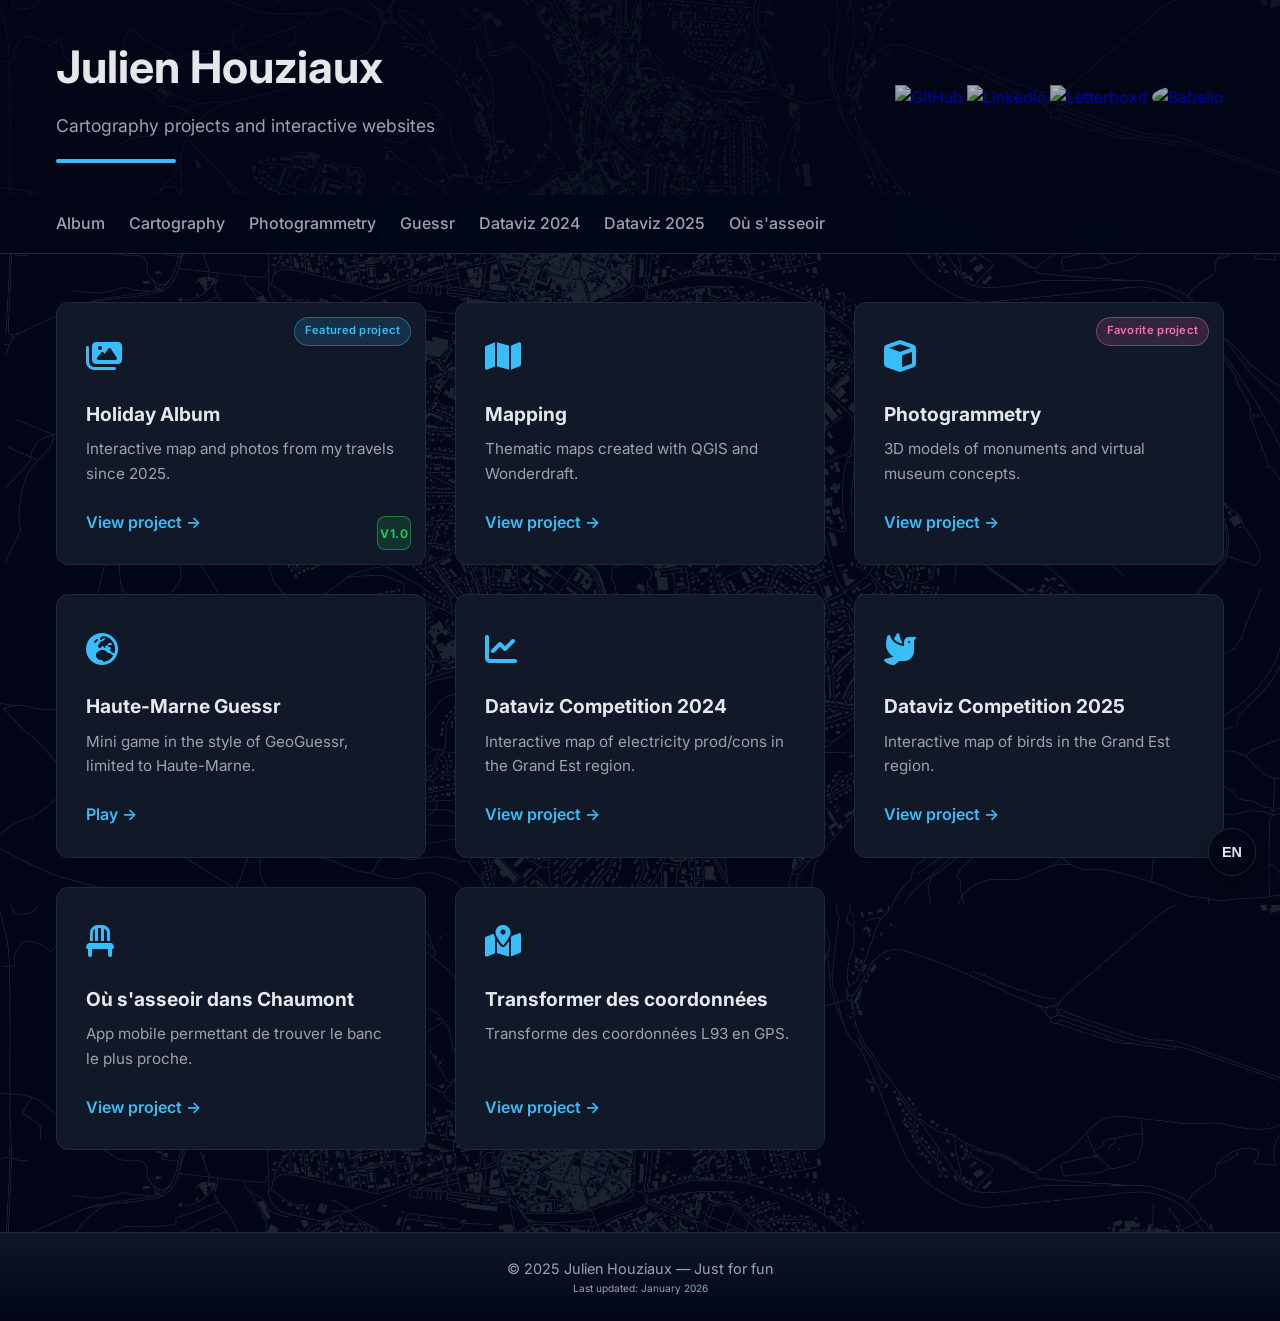
==== index.html @ 5f04bd93 "Update index.html" ====
<!DOCTYPE html>
<html lang="fr">
<head>
    <meta charset="UTF-8">
    <meta name="viewport" content="width=device-width, initial-scale=1.0">
    <title data-i18n="tab_title"></title>

    <!-- Font -->
    <link href="https://fonts.googleapis.com/css2?family=Inter:wght@300;400;500;600;700&display=swap" rel="stylesheet">
    <link rel="stylesheet" href="https://cdnjs.cloudflare.com/ajax/libs/font-awesome/6.4.0/css/all.min.css">
    <link rel="stylesheet" href="style.css">
	<link rel="preload" href="fond_chaumont.webp" as="image" type="image/webp">


</head>
<body>
	<div class="top-layer">
		<header class="header">
			<div class="header-title">
				<h1 data-i18n="name">Julien Houziaux</h1>
				<p data-i18n="subtitle">Projets de cartographie et sites webs interactifs</p>
				<div class="header-accent"></div>
			</div>

			<div class="header-links">

			  <!-- GitHub -->
			  <a class="link" href="https://github.com/JulienH77" target="_blank">
				<img src="https://cdn.iconscout.com/icon/free/png-256/free-github-icon-svg-download-png-3073768.png?f=webp" alt="GitHub">
			  </a>

			  <!-- LinkedIn -->
			  <a class="link" href="https://www.linkedin.com/in/julien-houziaux-385090195/" target="_blank">
				<img src="https://cdn.worldvectorlogo.com/logos/linkedin-icon.svg" alt="LinkedIn">
			  </a>

			  <!-- Letterboxd -->
			  <a class="link" href="https://letterboxd.com/oShaRKio/" target="_blank">
				<img src="https://a.ltrbxd.com/logos/letterboxd-mac-icon.png" alt="Letterboxd">
			  </a>
			  
			  <!-- Babelio -->
			  <a class="link" href="https://www.babelio.com/monprofil.php?id_user=671469" target="_blank">
				<img style="border-radius:50%;" src="https://media.licdn.com/dms/image/v2/C560BAQH_vP_UkY7CJQ/company-logo_200_200/company-logo_200_200/0/1630642756179/babelio_logo?e=2147483647&v=beta&t=jm1mwTcjYvoDvKeBJHm3fxh5PwOFXbjAjNyXJfD0SNA" alt="Babelio">
			  </a>
			  
			  <!-- Myanimelist -->
			  <!--<a class="link" href="https://myanimelist.net/profile/oShaRkio" target="_blank">
				<img src="https://www.svgviewer.dev/static-svgs/34567/myanimelist.svg" alt="MyAnimeList">
			  </a>-->
			  </div>


		</header>

		<nav>
			<ul>
				<li><a data-i18n="nav_album"  href="https://julienh77.github.io/album_vacances/">Album</a></li>
				<!--<li><a data-i18n="nav_trip"  href="https://julienh77.github.io/trajets_voyage/">Trajets</a></li>-->
				<li><a data-i18n="nav_cartography" href="https://julienh77.github.io/cartographie/">Cartographie</a></li>
				<li><a data-i18n="nav_photogrammetry" href="https://julienh77.github.io/photogrammetrie/">Photogrammétrie</a></li>
				<li><a data-i18n="nav_guessr" href="https://sites.google.com/view/hautemarneguessr/">Guessr</a></li>
				<li><a data-i18n="nav_dataviz2024" href="https://sites.google.com/view/dataviz24/concours">Dataviz 2024</a></li>
				<li><a data-i18n="nav_dataviz2025" href="https://julienh77.github.io/Concours_dataviz_2025/">Dataviz 2025</a></li>
				<li><a data-i18n="nav_chaumont_bancs" href="https://julienh77.github.io/ou_s_asseoir/">Où s'asseoir</a></li>
			</ul>
		</nav>
	</div>
    <main class="container">
        <section class="grid">
    
            <div class="project-card" id="album">
				<span data-i18n="badge_phare" class="badge badge-featured">Projet phare</span>
				<a href="https://julienh77.github.io/album_vacances/" class="badge badge-v2" title="Version actuelle 1.0">V1.0</a>
                <div class="project-icon"><i class="fas fa-images"></i></div>
                <h3 data-i18n="project_album_title">Album Vacances</h3>
                <p data-i18n="album_desc">Carte interactive et photos de mes voyages à partir de 2025.</p>
                <a data-i18n="see_project" class="project-link" href="https://julienh77.github.io/album_vacances/">Voir le projet →</a>
            </div>
    
            <!--<div class="project-card" id="trajets">
                <div class="project-icon"><i class="fas fa-route"></i></div>
                <h3 data-i18n="project_trip_title">Trajets Vacances</h3>
                <p data-i18n="trip_desc">Visualisation animée de mes trajets et moyens de transport.</p>
			    <a data-i18n="see_project" class="project-link" href="https://julienh77.github.io/trajets_voyage/">Voir le projet →</a>
            </div>-->
    
            <div class="project-card" id="carto">
                <div class="project-icon"><i class="fas fa-map"></i></div>
                <h3 data-i18n="project_cartography_title">Cartographie</h3>
                <p data-i18n="cartography_desc">Cartes thématiques réalisées avec QGIS et Wonderdraft.</p>
                <a data-i18n="see_project" class="project-link" href="https://julienh77.github.io/cartographie/">Voir le projet →</a>
            </div>
    
            <div class="project-card" id="photo">
				<span data-i18n="badge_heart" class="badge badge-heart">Projet de cœur</span>
                <div class="project-icon"><i class="fas fa-cube"></i></div>
                <h3 data-i18n="project_photogra_title">Photogrammétrie</h3>
                <p data-i18n="photogra_desc">Modèles 3D de monuments et idées de musée virtuel.</p>
                <a data-i18n="see_project" class="project-link" href="https://julienh77.github.io/photogrammetrie/">Voir le projet →</a>
            </div>
    
            <div class="project-card" id="guessr">
                <div class="project-icon"><i class="fas fa-globe-europe"></i></div>
                <h3 data-i18n="project_guessr_title">Haute-Marne Guessr</h3>
                <p data-i18n="guessr_desc">Mini jeu façon GeoGuessr limité à la Haute-Marne.</p>
                <a data-i18n="play" class="project-link" href="https://sites.google.com/view/hautemarneguessr/">Jouer →</a>
            </div>
    
            <div class="project-card" id="data2024">
                <div class="project-icon"><i class="fas fa-chart-line"></i></div>
                <h3 data-i18n="project_dataviz24_title">Concours Dataviz 2024</h3>
                <p data-i18n="dataviz24_desc">Carte interactive prod/cons d’électricité du Grand Est.</p>
                <a data-i18n="see_project" class="project-link" href="https://sites.google.com/view/dataviz24/concours">Voir le projet →</a>
            </div>
    
            <div class="project-card" id="data2025">
                <div class="project-icon"><i class="fas fa-dove"></i></div>
                <h3 data-i18n="project_dataviz25_title">Concours Dataviz 2025</h3>
                <p data-i18n="dataviz25_desc">Carte interactive sur la faune du Grand Est.</p>
                <a data-i18n="see_project" class="project-link" href="https://julienh77.github.io/Concours_dataviz_2025/">Voir le projet →</a>
            </div>
    
            <div class="project-card" id="bancs">
                <div class="project-icon"><i class="fa-sharp fa-solid fa-chair"></i></div>
                <h3 data-i18n="project_bench_title">Où s'asseoir dans Chaumont</h3>
                <p data-i18n="project_bench_desc">App mobile permettant de trouver le banc le plus proche.</p>
                <a data-i18n="see_project" class="project-link" href="https://julienh77.github.io/ou_s_asseoir/">Voir le projet →</a>
            </div>
    
            <div class="project-card" id="coords">
                <div class="project-icon"><i class="fa-solid fa-map-location-dot"></i></div>
                <h3 data-i18n="project_coords_title">Transformer des coordonnées</h3>
                <p data-i18n="project_coords_desc">Transforme des coordonnées L93 en GPS.</p>
                <a data-i18n="see_project" class="project-link" href="https://julienh77.github.io/lamb2gps/">Voir le projet →</a>
            </div>
		
		</section>
    </main>

		<div class="lang-switch">
			<button id="lang-btn"></button>
			<ul id="lang-list">
				<li data-lang="fr" title="French">Français</li>
				<li data-lang="en" title="English">English</li>
				<li data-lang="zh" title="Traditional Chinese">中文</li>
				<li data-lang="cn" title="Simplified Chinese">汉语/中文</li>
				<li data-lang="ar" title="Arabic">العربية</li>
				<li data-lang="hi" title="Hindi">हिन्दी</li>
				<li data-lang="es" title="Spanish">Español</li>
				<li data-lang="ja" title="Japanese">日本語</li>
				<li data-lang="de" title="German">Deutsch</li>
				<li data-lang="id" title="Indonesian">Bahasa Indonesia</li>
				<li data-lang="it" title="Italian">Italiano</li>
				<li data-lang="hu" title="Hungarian">magyar</li>
				<li data-lang="ru" title="Russian">русский</li>
				<li data-lang="ko" title="Korean">한국어</li>
				<li data-lang="fil" title="Filipino">Filipino</li>
				<li data-lang="mg" title="Malagasy">Malagasy</li>
			</ul>
		</div>
	
    <footer>
        <p data-i18n="footer" >© 2025 Julien Houziaux — Seulement par pur amusement</p>
		<p data-i18n="footer_update" style="font-size:0.7em">Dernière mise à jour : Mars 2026</p>
    </footer>
	
<!-- Button_for_language TOUJOURS au dessus des traductions -->
	<script src="langues/Button_for_language.js"></script>
	<script src="langues/index_HUB.js"></script>

</body>
</html>
---- style.css ----
html, body {
    height: 100%;
}

/* ---    VARIABLES --- */
:root {
    --bg: #0f172a;
    --bg-light: #111827;
    --border: #1f2937;
    --text: #e5e7eb;
    --muted: #9ca3af;
    --accent: #38bdf8;
    --accent-hover: #0ea5e9;
    --radius: 12px;
    --transition: 0.25s ease;
}
* {
    margin: 0;
    padding: 0;
    box-sizing: border-box;
}

/* --- GLOBAL --- */
body {
    display: flex;
    flex-direction: column;
    font-family: 'Inter', sans-serif;
    color: var(--text);
    line-height: 1.6;
    background: linear-gradient(180deg, var(--bg), #020617);
	background-image: url('fond_chaumont.webp');
	background-size: cover;
    min-height: 100vh;
}
main.container {
    flex: 1;
}


/* --- HEADER --- */
.header {
    max-width: 1200px;
    margin: auto;
    padding: 2rem 1rem 2rem;
    display: flex;
    justify-content: space-between;
    align-items: center;
}
.header-title {
    max-width: 600px;
}
a{
	text-decoration: none;
}
header h1 {
    font-size: 2.8rem;
    font-weight: 700;
    margin-bottom: 0.5rem;
    opacity: 0;
    transform: translateY(20px);
    animation: titleIn 0.8s ease-out forwards;
}
header p {
    color: var(--muted);
    font-size: 1.1rem;
    opacity: 0;
    transform: translateY(15px);
    animation: subtitleIn 0.8s ease-out forwards 0.3s;
}
.header-accent {
    width: 0;
    height: 4px;
    background: var(--accent);
    border-radius: 2px;
    margin-top: 1.2rem;
    animation: lineIn 0.6s ease-out forwards 0.6s;
}
/* Liens header */
.link img {
    width: 40px;
    height: 40px;
    opacity: 0.7;
    transition: var(--transition);
}
.link:hover img {
    opacity: 1;
    transform: scale(1.15);
}
.top-layer {
    background: rgba(2, 6, 23, 0.5);
	backdrop-filter: none;
}

/* --- NAVIGATION --- */
nav {
    position: sticky;
    top: 0;
    z-index: 100;
    background: rgba(2, 6, 23, 0.85);
    backdrop-filter: blur(10px);
    border-bottom: 1px solid var(--border);
}
nav ul {
    max-width: 1200px;
    margin: auto;
    display: flex;
    gap: 1.5rem;
    padding: 1rem;
    list-style: none;
    overflow-x: auto;
}
nav a {
    text-decoration: none;
    color: var(--muted);
    font-weight: 500;
    white-space: nowrap;
    transition: var(--transition);
}
nav a:hover {
    color: var(--accent);
}

/* --- CONTENU --- */
.container {
    max-width: 1200px;
    margin: auto;
    padding: 3rem 1rem;
}
.grid {
    display: grid;
    grid-template-columns: repeat(3, 1fr);
    gap: 1.8rem;
}
@media (max-width: 1024px) {
    .grid {
        grid-template-columns: repeat(2, 1fr);
    }
}

@media (max-width: 640px) {
    .grid {
        grid-template-columns: 1fr;
    }
}


/* ---BLOCS PROJET --- */
.project-card {
    position: relative;
    overflow: hidden;
    background: var(--bg-light);
    border: 1px solid var(--border);
    border-radius: var(--radius);
    padding: 1.8rem;
    display: flex;
    flex-direction: column;
    transition: transform 0.25s ease, background-color 0.25s ease;
}
.project-card:hover {
    transform: translateY(-4px);
    background-color: rgba(17, 24, 39, 0.96);
}
/* Ligne d’entité */
.project-card::after {
    content: "";
    position: absolute;
    bottom: 0;
    left: 0;
    height: 3px;
    width: 0;
    background: var(--accent);
    transition: width 0.4s ease;
}
.project-card:hover::after {
    width: 100%;
}
/* Icone et texte */
.project-icon {
    font-size: 2rem;
    color: var(--accent);
    margin-bottom: 1rem;
}
.project-card h3 {
    font-size: 1.2rem;
    margin-bottom: 0.5rem;
}
.project-card p {
    color: var(--muted);
    font-size: 0.95rem;
    margin-bottom: 1.5rem;
}
/* Lien */
.project-link {
    margin-top: auto;
    text-decoration: none;
    color: var(--accent);
    font-weight: 600;
    display: inline-flex;
    align-items: center;
    gap: 0.4rem;
    transition: var(--transition);
}
.project-card:hover .project-link {
    color: var(--accent-hover);
}

/* --- BADGES --- */
.badge {
    position: absolute;
    top: 14px;
    right: 14px;
    font-size: 0.7rem;
    font-weight: 600;
    padding: 0.3rem 0.6rem;
    border-radius: 999px;
    letter-spacing: 0.3px;
    backdrop-filter: blur(6px);
}
.badge-featured {
    background: rgba(56, 189, 248, 0.15);
    color: #38bdf8;
    border: 1px solid rgba(56, 189, 248, 0.4);
}
.badge-heart {
    background: rgba(244, 114, 182, 0.15);
    color: #f472b6;
    border: 1px solid rgba(244, 114, 182, 0.4);
}
/* Couleur ligne par projet */
#album::after { background: #38bdf8; }
#photo::after { background: #f472b6; }
#guessr::after { background: #34d399; }

/* --- FOOTER --- */
footer {
    border-top: 1px solid var(--border);
    padding: 1.5rem;
    text-align: center;
    color: var(--muted);
    font-size: 0.9rem;
    background: linear-gradient(180deg, var(--bg), #020617);
}

/* --- ANIMATIONS --- */
@keyframes titleIn {to { opacity: 1; transform: translateY(0); }}
@keyframes subtitleIn {to { opacity: 1; transform: translateY(0); }}
@keyframes lineIn {to { width: 120px; }}









/* - - - -  LE BOUTON DE LANGUE  - - - - */



.lang-switch {
	position: sticky;
    bottom: 1.5rem;
    display: flex;
    gap: 0.4rem;
    justify-content: flex-end;
    margin-right: 1.5rem;
    margin-bottom: 1rem;
	margin-top: -30px;
}


/* bouton principal */
#lang-btn {
  width: 48px;
  height: 48px;
  border-radius: 50%;
  background: rgba(2, 6, 23, 0.85);
  color: var(--text);
  border: 1px solid var(--border);
  font-weight: 600;
  cursor: pointer;
  font-size: 0.9rem;
  backdrop-filter: blur(6px);

  transition:
    transform 0.2s ease,
    background 0.25s ease,
    color 0.25s ease,
    border-radius 0.25s ease,
    border-color 0.25s ease,
    box-shadow 0.25s ease;

  box-shadow: 0 6px 20px rgba(0, 0, 0, 0.35);
}

#lang-btn:hover {
  transform: scale(1.08);
  color: var(--accent);
  border-color: var(--accent);
  box-shadow:
    0 0 0 1px rgba(56, 189, 248, 0.4),
    0 10px 30px rgba(0, 0, 0, 0.4);
}

/* liste des langues */
#lang-list {
  position: absolute;
  right: 0;
  bottom: 56px;
  list-style: none;
  padding: 6px 0;
  margin: 0;
  min-width: 52px;

  background: rgba(2, 6, 23, 0.95);
  border: 1px solid var(--border);
  border-radius: 12px;
  backdrop-filter: blur(8px);

  opacity: 0;
  pointer-events: none;
  transform: translateY(10px);
  transition: opacity 0.25s ease, transform 0.25s ease;

  display: grid;
  grid-template-columns: repeat(4, 1fr);
}

/* ouverture */
.lang-switch.open #lang-list {
  opacity: 1;
  pointer-events: auto;
  transform: translateY(0);
}

/* items */
#lang-list li {
  padding: 8px 16px;
  text-align: center;
  font-size: 0.8rem;
  font-weight: 500;
  color: var(--muted);
  cursor: pointer;
  transition: background 0.2s ease, color 0.2s ease;
  max-width: 100px;
  display: flex;
  align-items: center;
  justify-content: center;
}

#lang-list li:hover {
  background: rgba(56, 189, 248, 0.12);
  color: var(--accent);
}

/* bouton ouvert */
.lang-switch.open #lang-btn {
  border-radius: 12px;
  color: var(--accent);
  border-color: var(--accent);

}
.badge-v2 {
    bottom: 14px;
    top: auto;
    right: 14px;
    left: auto;

    width: 34px;
    height: 34px;
    padding: 0;

    display: flex;
    align-items: center;
    justify-content: center;

    font-size: 0.75rem;
    font-weight: 700;
    letter-spacing: 0.5px;
    text-decoration: none;

    background: rgba(34, 197, 94, 0.15); /* vert néon soft */
    color: #22c55e;
    border: 1px solid rgba(34, 197, 94, 0.5);
	
    /*background: rgba(220, 38, 38, 0.15);*/ /* rouge soft */
    /*color: #dc2626;*/
    /*border: 1px solid rgba(220, 38, 38, 0.5);*/

    border-radius: 8px;
    backdrop-filter: blur(6px);

    transition: 
        transform 0.2s ease,
        box-shadow 0.2s ease,
        background 0.2s ease;
}

.badge-v2:hover {
    transform: scale(1.08);
    background: rgba(34, 197, 94, 0.25); /* hover vert */
    box-shadow:
        0 0 0 1px rgba(34, 197, 94, 0.6),
        0 0 12px rgba(34, 197, 94, 0.35);
}
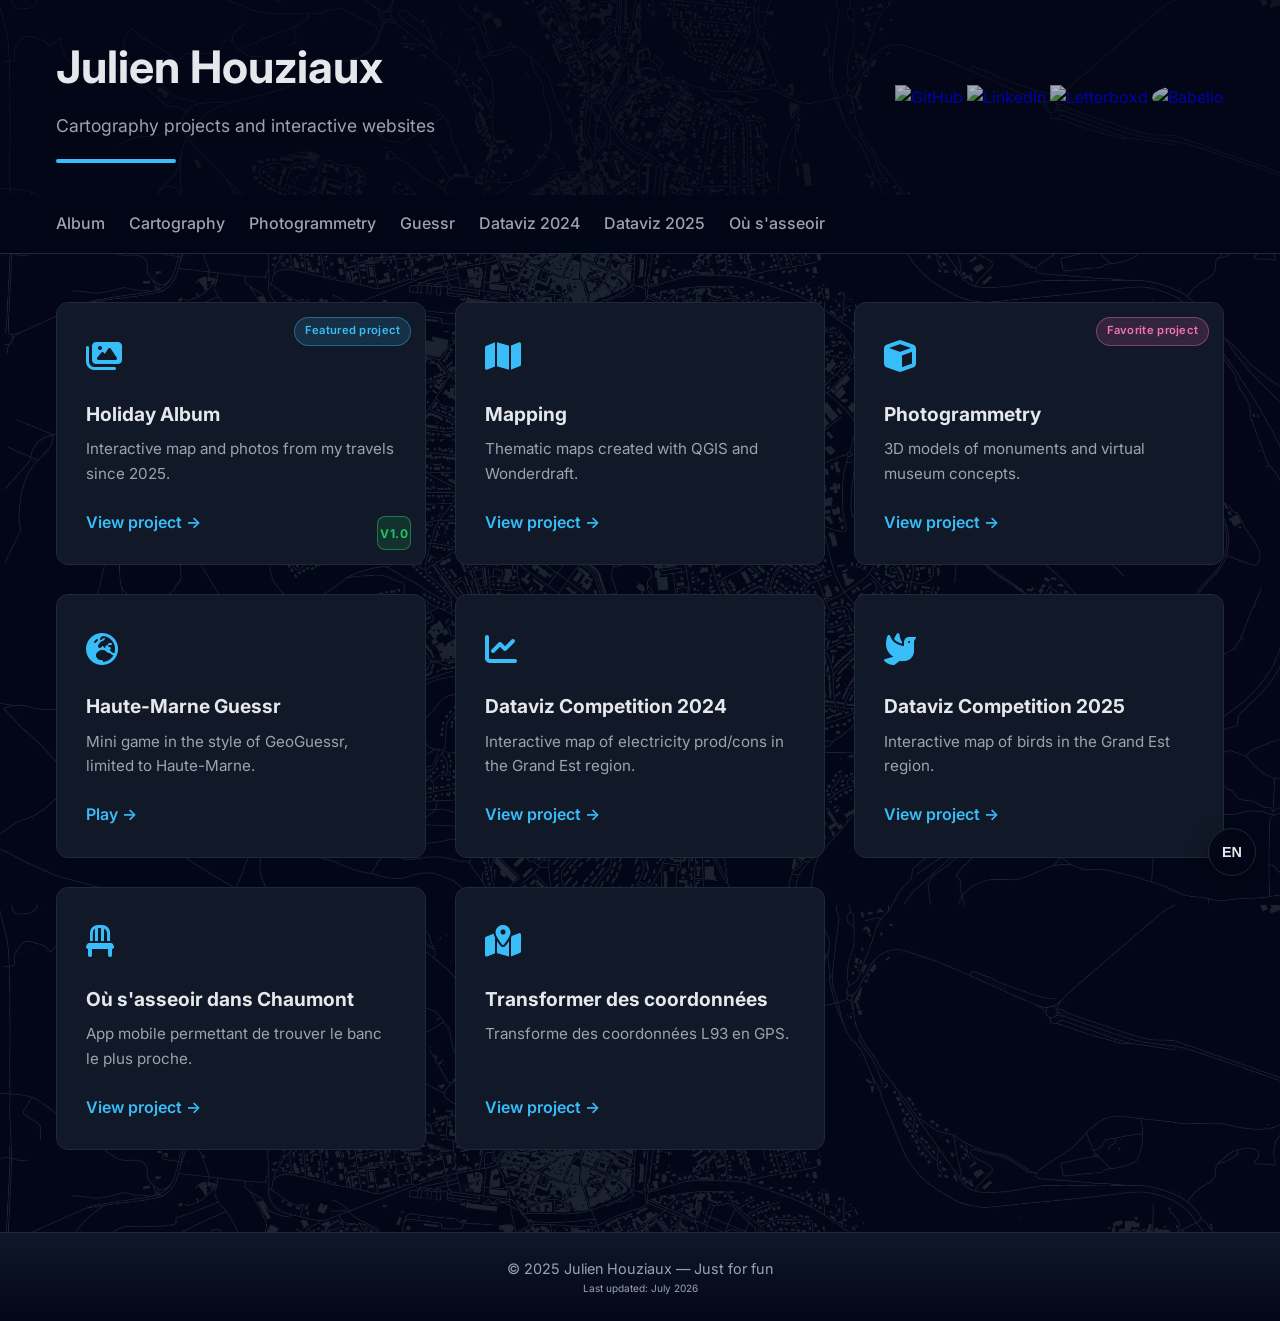
==== commit b5c09b88: "Update index.html" ====
--- a/index.html
+++ b/index.html
@@ -71,7 +71,7 @@
     
             <div class="project-card" id="album">
 				<span data-i18n="badge_phare" class="badge badge-featured">Projet phare</span>
-				<a href="https://julienh77.github.io/album_vacances/" class="badge badge-v2" title="Version actuelle 1.0">V1.0</a>
+				<a href="" class="badge badge-v2" title="Version actuelle 1.0">V1.0</a>
                 <div class="project-icon"><i class="fas fa-images"></i></div>
                 <h3 data-i18n="project_album_title">Album Vacances</h3>
                 <p data-i18n="album_desc">Carte interactive et photos de mes voyages à partir de 2025.</p>
@@ -162,7 +162,7 @@
 	
     <footer>
         <p data-i18n="footer" >© 2025 Julien Houziaux — Seulement par pur amusement</p>
-		<p data-i18n="footer_update" style="font-size:0.7em">Dernière mise à jour : Mars 2026</p>
+		<p data-i18n="footer_update" style="font-size:0.7em">Dernière mise à jour : Juillet 2026</p>
     </footer>
 	
 <!-- Button_for_language TOUJOURS au dessus des traductions -->
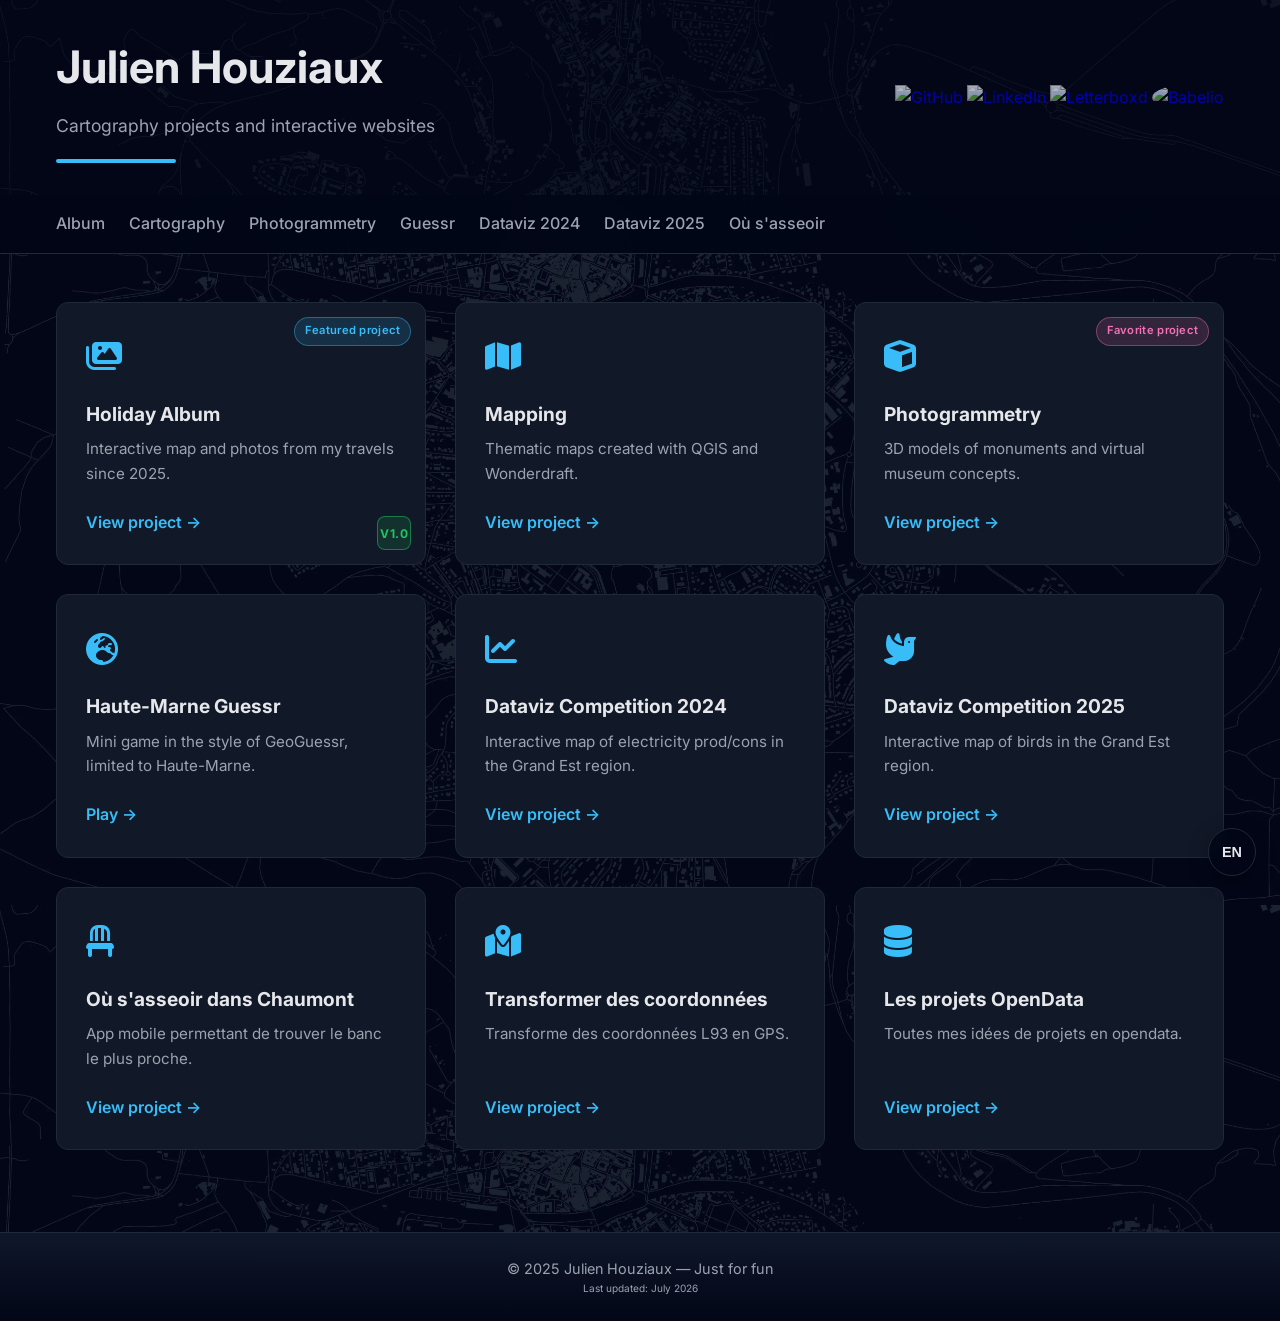
==== commit a0eb710b: "Update index.html" ====
--- a/index.html
+++ b/index.html
@@ -71,7 +71,7 @@
     
             <div class="project-card" id="album">
 				<span data-i18n="badge_phare" class="badge badge-featured">Projet phare</span>
-				<a href="" class="badge badge-v2" title="Version actuelle 1.0">V1.0</a>
+				<a href="https://julienh77.github.io/album_vacances/" class="badge badge-v2" title="Version actuelle 1.0">V1.0</a>
                 <div class="project-icon"><i class="fas fa-images"></i></div>
                 <h3 data-i18n="project_album_title">Album Vacances</h3>
                 <p data-i18n="album_desc">Carte interactive et photos de mes voyages à partir de 2025.</p>
@@ -134,6 +134,13 @@
                 <p data-i18n="project_coords_desc">Transforme des coordonnées L93 en GPS.</p>
                 <a data-i18n="see_project" class="project-link" href="https://julienh77.github.io/lamb2gps/">Voir le projet →</a>
             </div>
+    
+            <div class="project-card" id="opendata">
+                <div class="project-icon"><i class="fa-solid fa-database"></i></div>
+                <h3 data-i18n="project_opendata_title">Les projets OpenData</h3>
+                <p data-i18n="project_opendata_desc">Toutes mes idées de projets en opendata.</p>
+                <a data-i18n="see_project" class="project-link" href="https://julienh77.github.io/lamb2gps/">Voir les projets →</a>
+            </div>
 		
 		</section>
     </main>
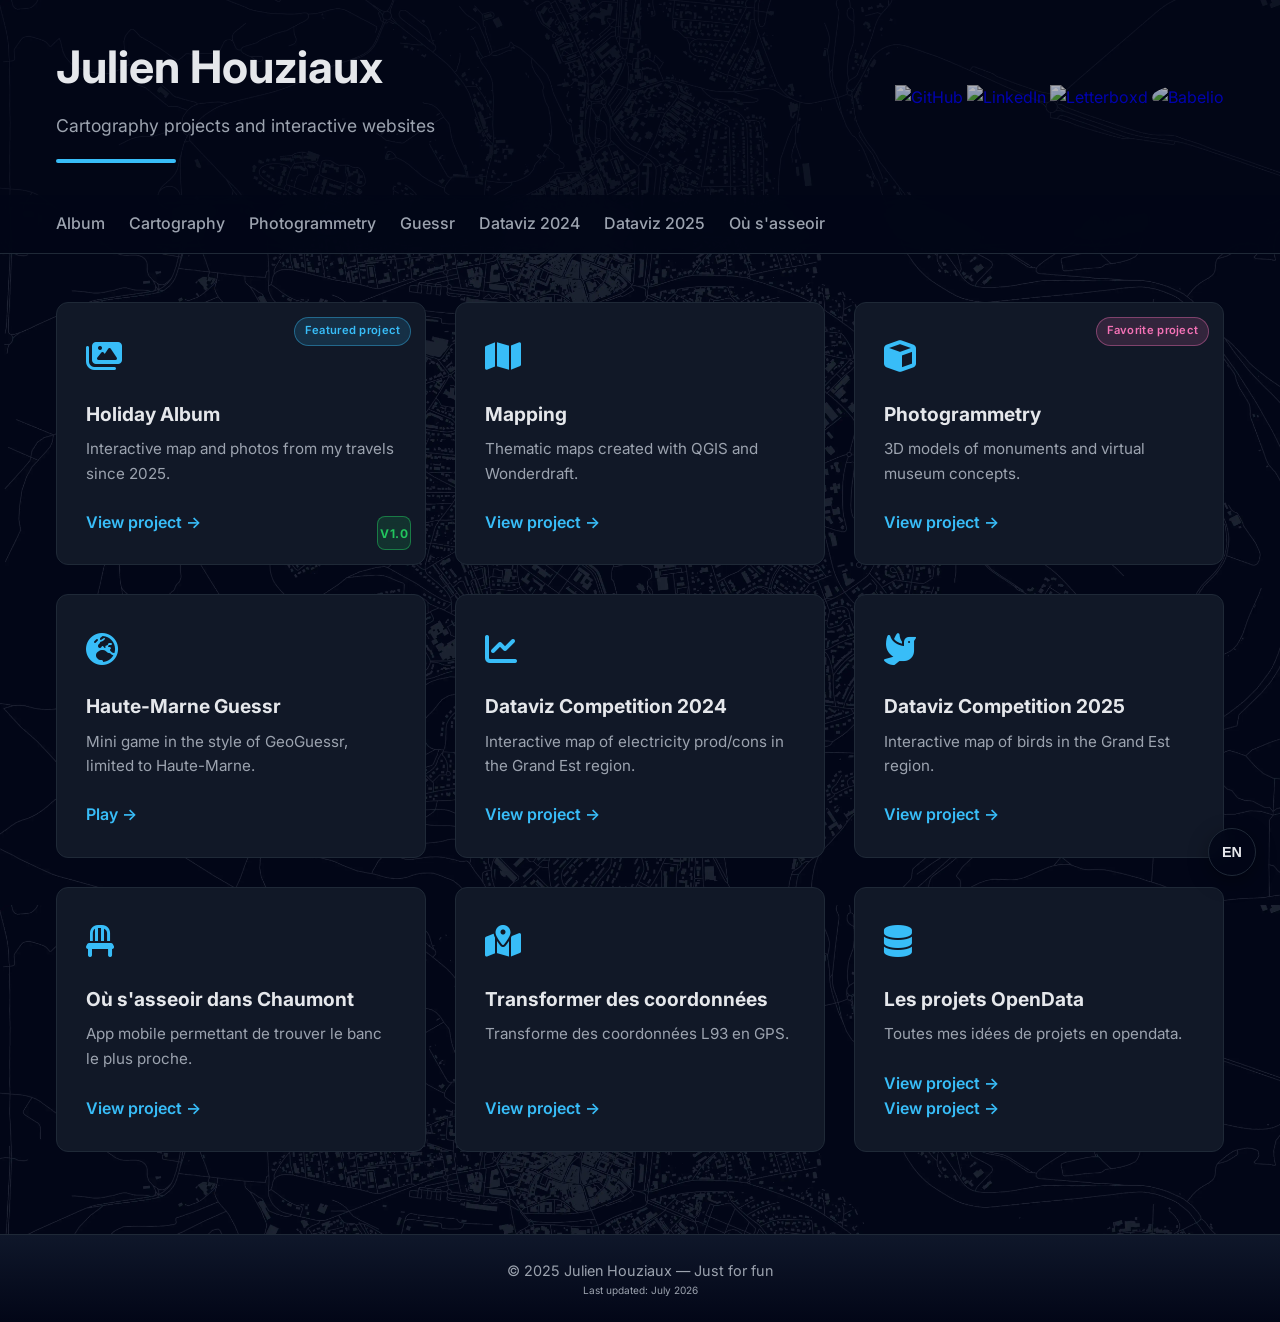
==== commit 24c3be7b: "Update index.html" ====
--- a/index.html
+++ b/index.html
@@ -139,7 +139,8 @@
                 <div class="project-icon"><i class="fa-solid fa-database"></i></div>
                 <h3 data-i18n="project_opendata_title">Les projets OpenData</h3>
                 <p data-i18n="project_opendata_desc">Toutes mes idées de projets en opendata.</p>
-                <a data-i18n="see_project" class="project-link" href="https://julienh77.github.io/lamb2gps/">Voir les projets →</a>
+                <a data-i18n="see_project" class="project-link" href="https://julienh77.github.io/openEAU/">Voir le projet →</a>
+                <a data-i18n="see_project" class="project-link" href="https://julienh77.github.io/openSEISME/">Voir le projet →</a>
             </div>
 		
 		</section>
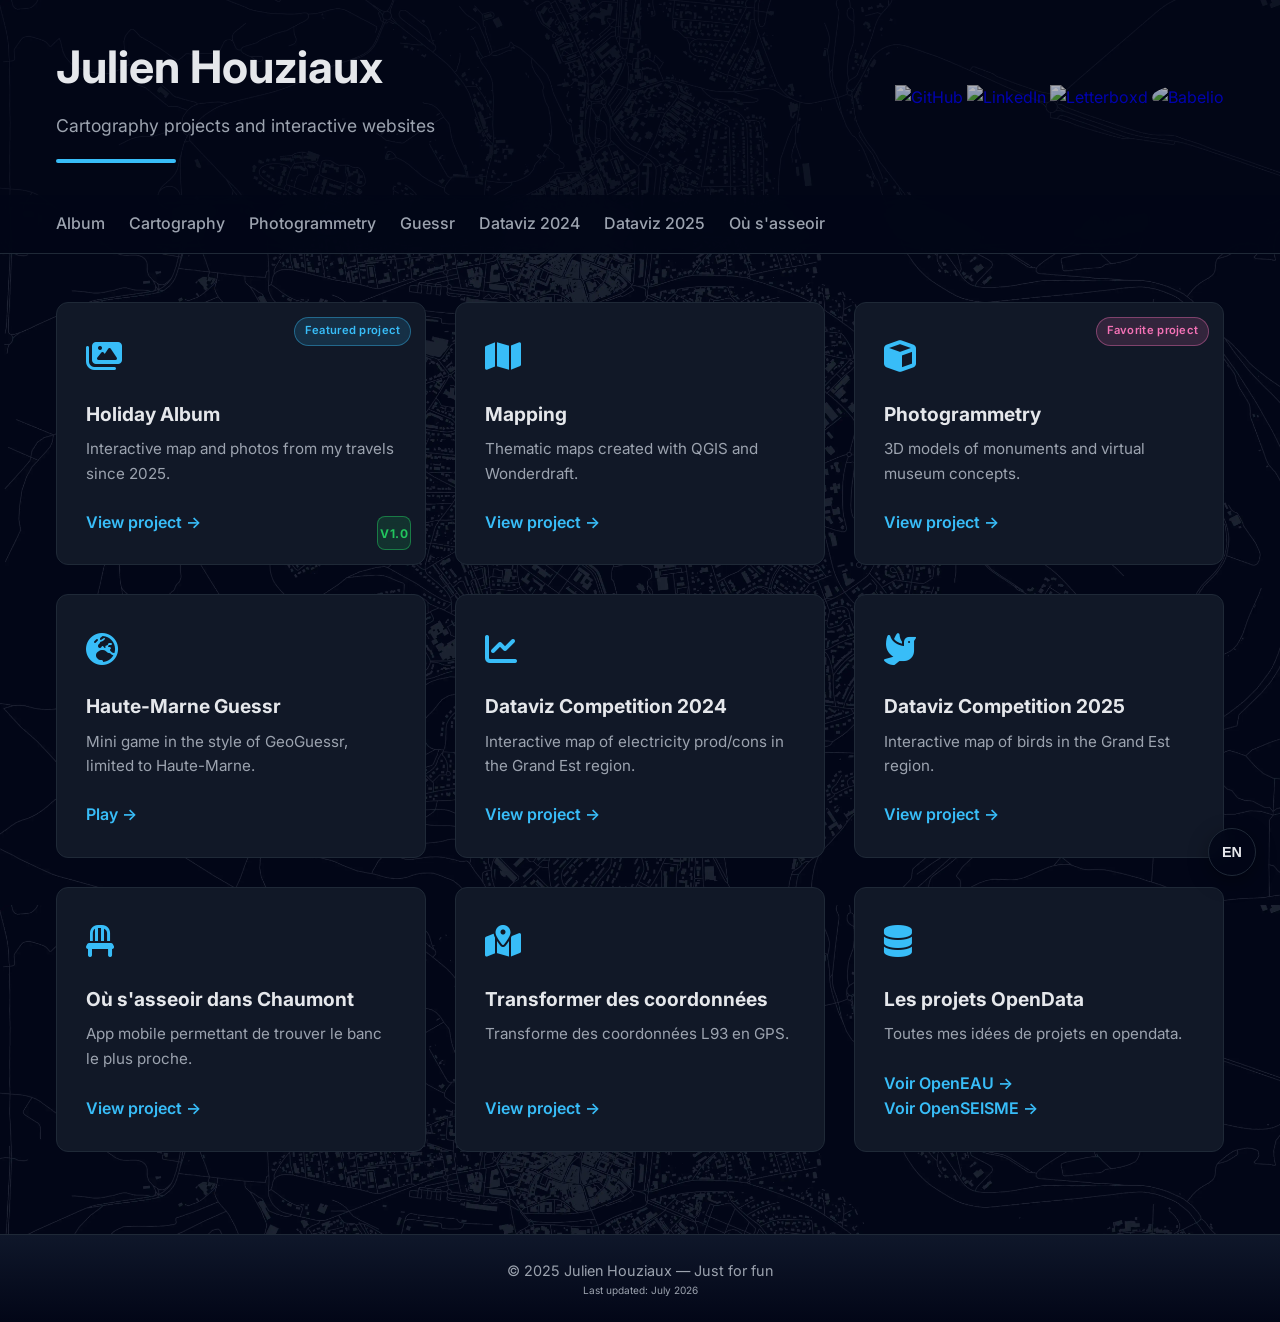
==== commit c7be1d9e: "Update index.html" ====
--- a/index.html
+++ b/index.html
@@ -139,8 +139,8 @@
                 <div class="project-icon"><i class="fa-solid fa-database"></i></div>
                 <h3 data-i18n="project_opendata_title">Les projets OpenData</h3>
                 <p data-i18n="project_opendata_desc">Toutes mes idées de projets en opendata.</p>
-                <a data-i18n="see_project" class="project-link" href="https://julienh77.github.io/openEAU/">Voir le projet →</a>
-                <a data-i18n="see_project" class="project-link" href="https://julienh77.github.io/openSEISME/">Voir le projet →</a>
+                <a data-i18n="" class="project-link" href="https://julienh77.github.io/openEAU/">Voir OpenEAU →</a>
+                <a data-i18n="" class="project-link" href="https://julienh77.github.io/openSEISME/">Voir OpenSEISME →</a>
             </div>
 		
 		</section>
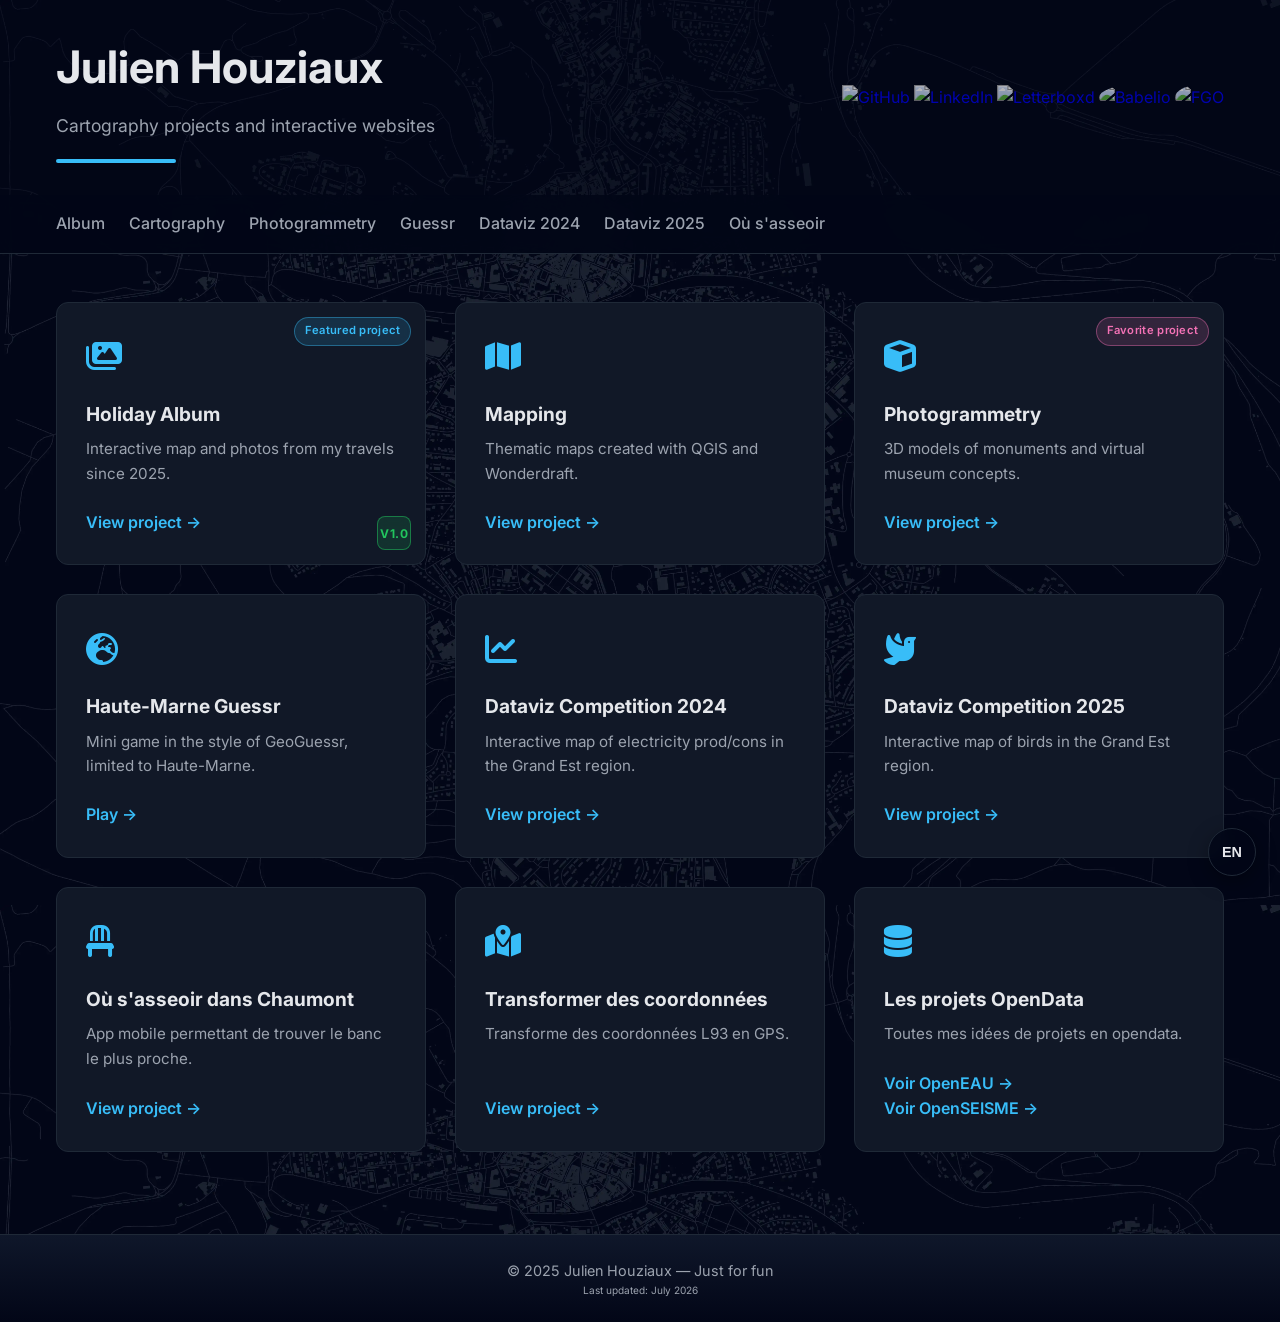
==== commit b810279b: "Update index.html" ====
--- a/index.html
+++ b/index.html
@@ -42,6 +42,11 @@
 			  <!-- Babelio -->
 			  <a class="link" href="https://www.babelio.com/monprofil.php?id_user=671469" target="_blank">
 				<img style="border-radius:50%;" src="https://media.licdn.com/dms/image/v2/C560BAQH_vP_UkY7CJQ/company-logo_200_200/company-logo_200_200/0/1630642756179/babelio_logo?e=2147483647&v=beta&t=jm1mwTcjYvoDvKeBJHm3fxh5PwOFXbjAjNyXJfD0SNA" alt="Babelio">
+			  </a>
+				
+			  <!-- FGO -->
+			  <a class="link" href="https://julienh77.github.io/Stat_Chaldea/" target="_blank">
+				<img style="border-radius:50%;" src="FGO.png" alt="FGO">
 			  </a>
 			  
 			  <!-- Myanimelist -->
